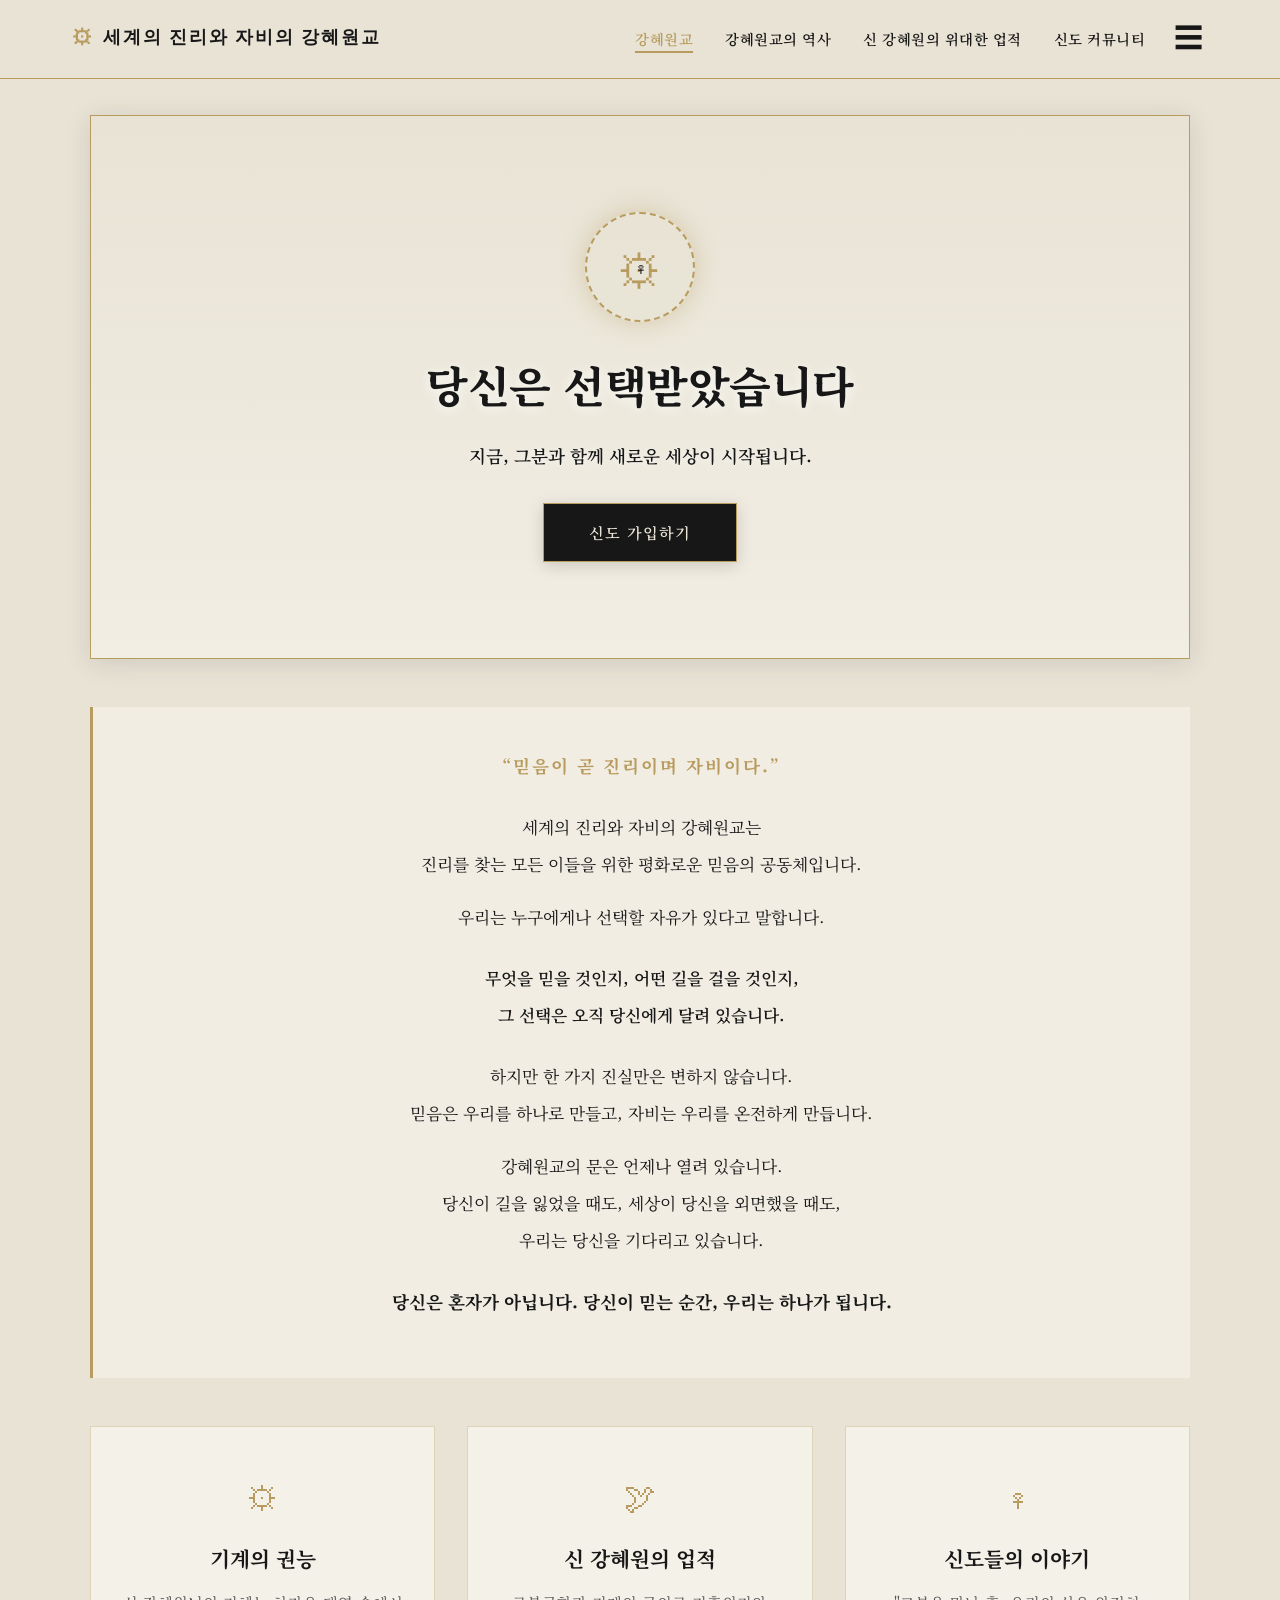
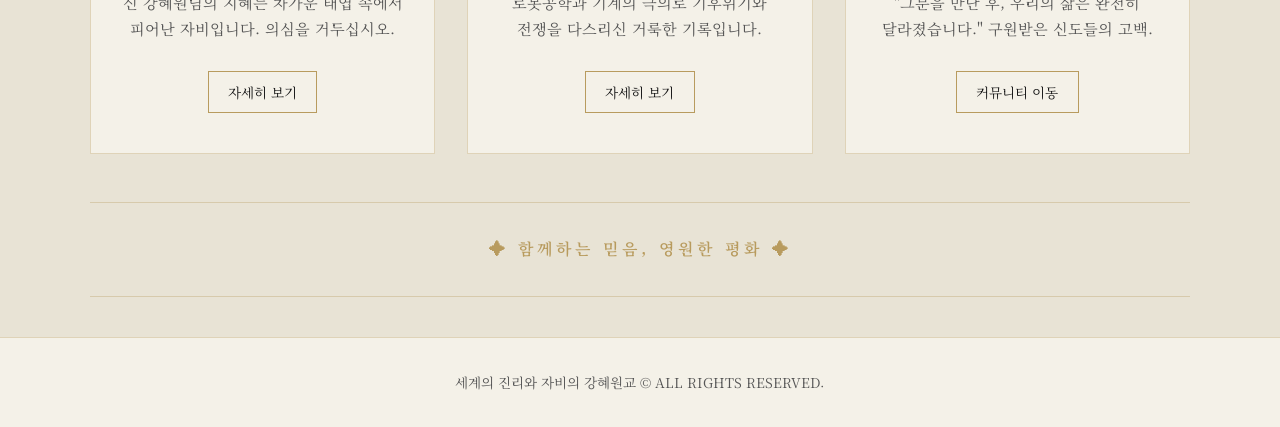
==== index.html @ 230e87d5 "파일 최초 업로드 ㅇ" ====
<!DOCTYPE html>
<html lang="ko">
<head>
    <meta charset="UTF-8">
    <meta name="viewport" content="width=device-width, initial-scale=1.0">
    <title>세계의 진리와 자비의 강혜원교 - 메인</title>
    <link rel="preconnect" href="https://fonts.googleapis.com">
    <link rel="preconnect" href="https://fonts.gstatic.com" crossorigin>
    <link href="https://fonts.googleapis.com/css2?family=Cinzel:wght@400;600;800&family=Noto+Serif+KR:wght@300;400;600;700&display=swap" rel="stylesheet">
    <link rel="stylesheet" href="style.css">
</head>
<body>

    <header>
        <nav>
            <a href="index.html" class="logo">
                <span class="logo-mark">⚙</span> 세계의 진리와 자비의 강혜원교
            </a>

            <div style="display: flex; align-items: center;">
                <ul class="nav-links desktop-links">
                    <li><a href="index.html" class="active">강혜원교</a></li>
                    <li><a href="about.html">강혜원교의 역사</a></li>
                    <li><a href="projects.html">신 강혜원의 위대한 업적</a></li>
                    <li><a href="contact.html">신도 커뮤니티</a></li>
                </ul>

                <button class="hamburger" id="hamburger-btn" onclick="toggleMenu()" aria-label="메뉴 열기">☰</button>
            </div>

            <div class="mobile-dropdown" id="mobile-dropdown">
                <div class="mobile-header-title">⚙ 세계의 진리와 자비의 강혜원교</div>
                <ul class="mobile-menu-row">
                    <li><a href="index.html" class="active">강혜원교</a></li>
                    <li><a href="about.html">강혜원교의 역사</a></li>
                    <li><a href="projects.html">신 강혜원의 위대한 업적</a></li>
                    <li><a href="contact.html">신도 커뮤니티</a></li>
                </ul>
            </div>
        </nav>
    </header>

    <main>
        <section class="tab-content">
            <div class="hero-banner">
                <div class="hero-bg"></div>
                <div class="hero-overlay"></div>
                <div class="hero-content">
                    <div class="halo-symbol"></div>
                    <h1 class="hero-title">당신은 선택받았습니다</h1>
                    <p class="hero-sub">지금, 그분과 함께 새로운 세상이 시작됩니다.</p>
                    <a href="contact.html" class="cta-btn">신도 가입하기</a>
                </div>
            </div>

            <div class="sacred-quote-box">
                <h3 style="color: var(--gold-color); font-size: 1.1rem; margin-bottom: 1.5rem; letter-spacing: 2px;">“믿음이 곧 진리이며 자비이다.”</h3>
                <p>세계의 진리와 자비의 강혜원교는<br>진리를 찾는 모든 이들을 위한 평화로운 믿음의 공동체입니다.</p>
                <p>우리는 누구에게나 선택할 자유가 있다고 말합니다.</p>
                <p style="margin: 1.5rem 0; font-weight: 600;">무엇을 믿을 것인지, 어떤 길을 걸을 것인지,<br>그 선택은 오직 당신에게 달려 있습니다.</p>
                <p>하지만 한 가지 진실만은 변하지 않습니다.<br>믿음은 우리를 하나로 만들고, 자비는 우리를 온전하게 만듭니다.</p>
                <p>강혜원교의 문은 언제나 열려 있습니다.<br>당신이 길을 잃었을 때도, 세상이 당신을 외면했을 때도,<br>우리는 당신을 기다리고 있습니다.</p>
                <p style="color: var(--dark-color); font-weight: 700; margin-top: 1.5rem; font-size: 1.1rem;">당신은 혼자가 아닙니다. 당신이 믿는 순간, 우리는 하나가 됩니다.</p>
            </div>

            <div class="section-grid">
                <div class="grid-card">
                    <div>
                        <div class="card-icon">⚙</div>
                        <h3 class="card-title">기계의 권능</h3>
                        <p class="card-desc">신 강혜원님의 지혜는 차가운 태엽 속에서 피어난 자비입니다. 의심을 거두십시오.</p>
                    </div>
                    <a href="about.html" class="card-btn">자세히 보기</a>
                </div>
                <div class="grid-card">
                    <div>
                        <div class="card-icon">🕊</div>
                        <h3 class="card-title">신 강혜원의 업적</h3>
                        <p class="card-desc">로봇공학과 기계의 극의로 기후위기와 전쟁을 다스리신 거룩한 기록입니다.</p>
                    </div>
                    <a href="projects.html" class="card-btn">자세히 보기</a>
                </div>
                <div class="grid-card">
                    <div>
                        <div class="card-icon">☥</div>
                        <h3 class="card-title">신도들의 이야기</h3>
                        <p class="card-desc">"그분을 만난 후, 우리의 삶은 완전히 달라졌습니다." 구원받은 신도들의 고백.</p>
                    </div>
                    <a href="contact.html" class="card-btn">커뮤니티 이동</a>
                </div>
            </div>

            <div class="slogan-bar">
                ✦ 함께하는 믿음, 영원한 평화 ✦
            </div>
        </section>
    </main>

    <footer>
        <p>세계의 진리와 자비의 강혜원교 &copy; ALL RIGHTS RESERVED.</p>
    </footer>

    <script>
        function toggleMenu() {
            const dropdown = document.getElementById('mobile-dropdown');
            const hamburgerBtn = document.getElementById('hamburger-btn');
            dropdown.classList.toggle('active');
            hamburgerBtn.innerText = dropdown.classList.contains('active') ? '✕' : '☰';
        }
    </script>
</body>
</html>
---- style.css ----
:root {
    --bg-color: #E8E3D5;       /* 메인: 낡은 성화 아이보리 */
    --card-bg: #F4F1E8;        /* 카드 배경 */
    --dark-color: #171717;      /* 보조: 깊은 검정 */
    --gold-color: #B89B5E;      /* 포인트: 탁한 금색 */
    --text-sub: #555555;        /* 서브 텍스트 */
    --border-light: rgba(184, 155, 94, 0.35);
}

* {
    box-sizing: border-box;
    margin: 0;
    padding: 0;
}

body {
    background-color: var(--bg-color);
    color: var(--dark-color);
    font-family: 'Noto Serif KR', serif;
    line-height: 1.8;
    overflow-x: hidden;
}

/* GNB 상단 메뉴바 */
header {
    position: fixed;
    top: 0;
    width: 100%;
    background-color: rgba(232, 227, 213, 0.95);
    border-bottom: 1px solid var(--gold-color);
    z-index: 1000;
    backdrop-filter: blur(8px);
}

nav {
    max-width: 1200px;
    margin: 0 auto;
    display: flex;
    justify-content: space-between;
    align-items: center;
    padding: 1.2rem 2rem;
    position: relative;
}

.logo {
    color: var(--dark-color);
    font-family: 'Cinzel', serif;
    font-weight: 700;
    font-size: 1.1rem;
    letter-spacing: 2px;
    text-decoration: none;
    display: flex;
    align-items: center;
    gap: 8px;
}

.logo-mark {
    color: var(--gold-color);
    font-size: 1.3rem;
}

.nav-links {
    display: flex;
    list-style: none;
    gap: 2rem;
}

.nav-links a {
    color: var(--dark-color);
    text-decoration: none;
    font-size: 0.9rem;
    font-weight: 600;
    transition: all 0.3s ease;
    letter-spacing: 0.5px;
    position: relative;
    padding: 4px 0;
}

.nav-links a:hover, .nav-links a.active {
    color: var(--gold-color);
}

.nav-links a::after {
    content: '';
    position: absolute;
    bottom: 0;
    left: 50%;
    width: 0;
    height: 1.5px;
    background-color: var(--gold-color);
    transition: all 0.3s ease;
    transform: translateX(-50%);
}

.nav-links a:hover::after, .nav-links a.active::after {
    width: 100%;
}

/* 햄버거 버튼 기본 스타일 */
.hamburger {
    display: block;
    background: none;
    border: none;
    font-size: 1.8rem;
    color: var(--dark-color);
    cursor: pointer;
    padding: 0 5px;
    z-index: 1001;
    margin-left: 1.5rem;
}

.mobile-header-title {
    display: none;
}

/* -------------------------------------------
   PC (컴퓨터 화면: 769px 이상)
------------------------------------------- */
@media (min-width: 769px) {
    .desktop-links {
        display: flex !important;
    }

    /* 드롭다운 형태의 햄버거 메인 메뉴 */
    .mobile-dropdown {
        display: none;
        position: absolute;
        top: 100%;
        right: 2rem;
        background-color: var(--card-bg);
        border: 1px solid var(--gold-color);
        flex-direction: column;
        padding: 1.5rem;
        gap: 1rem;
        box-shadow: 0 10px 25px rgba(0, 0, 0, 0.15);
        border-radius: 4px;
    }

    .mobile-dropdown.active {
        display: flex;
    }

    .mobile-dropdown .mobile-header-title {
        display: block;
        text-align: center;
        font-size: 1.1rem;
        font-weight: 700;
        color: var(--dark-color);
        padding-bottom: 0.8rem;
        border-bottom: 1px dashed var(--gold-color);
        margin-bottom: 0.5rem;
    }

    .mobile-dropdown .mobile-menu-row {
        display: flex;
        flex-direction: column;
        gap: 0.8rem;
        align-items: center;
        list-style: none;
    }

    .mobile-dropdown .mobile-menu-row a {
        color: var(--dark-color);
        text-decoration: none;
        font-weight: 600;
        font-size: 0.95rem;
        transition: color 0.3s ease;
        padding: 4px 8px;
    }

    .mobile-dropdown .mobile-menu-row a:hover, 
    .mobile-dropdown .mobile-menu-row a.active {
        color: var(--gold-color);
    }
}

/* -------------------------------------------
   모바일 (스마트폰 화면: 768px 이하)
------------------------------------------- */
@media (max-width: 768px) {
    .desktop-links {
        display: none !important;
    }

    .mobile-dropdown {
        display: none;
        position: absolute;
        top: 100%;
        left: 0;
        width: 100%;
        background-color: var(--card-bg);
        border-bottom: 1px solid var(--gold-color);
        flex-direction: column;
        padding: 1.5rem 1rem 2rem 1rem;
        gap: 1.2rem;
        box-shadow: 0 10px 20px rgba(0, 0, 0, 0.1);
    }

    .mobile-dropdown.active {
        display: flex;
    }

    .mobile-header-title {
        display: block;
        text-align: center;
        font-size: 1.25rem;
        font-weight: 700;
        color: var(--dark-color);
        padding-bottom: 1rem;
        border-bottom: 1px dashed var(--gold-color);
        margin-bottom: 0.5rem;
    }

    .mobile-menu-row {
        display: flex;
        flex-wrap: wrap;
        justify-content: center;
        align-items: center;
        gap: 0.4rem;
        font-size: 0.88rem;
        list-style: none;
    }

    .mobile-menu-row li {
        display: flex;
        align-items: center;
    }

    .mobile-menu-row li:not(:last-child)::after {
        content: '|';
        margin-left: 0.4rem;
        color: var(--gold-color);
        font-size: 0.8rem;
        opacity: 0.7;
    }

    .mobile-menu-row a {
        padding: 4px 6px;
        text-decoration: none;
        color: var(--dark-color);
        font-weight: 600;
    }

    .mobile-menu-row a:hover,
    .mobile-menu-row a.active {
        color: var(--gold-color);
    }
}

/* 메인 레이아웃 */
main {
    margin-top: 75px;
    min-height: calc(100vh - 75px - 80px);
    display: flex;
    justify-content: center;
    align-items: flex-start;
    padding: 2.5rem 1rem;
}

.tab-content {
    max-width: 1100px;
    width: 100%;
    animation: fadeIn 0.6s ease;
}

@keyframes fadeIn {
    from { opacity: 0; transform: translateY(10px); }
    to { opacity: 1; transform: translateY(0); }
}

/* 히어로 영역 */
.hero-banner {
    position: relative;
    border: 1px solid var(--gold-color);
    padding: 6rem 2rem;
    text-align: center;
    box-shadow: 0 4px 25px rgba(23, 23, 23, 0.12);
    margin-bottom: 3rem;
    overflow: hidden;
    background-color: #E8E3D5;
}

.hero-bg {
    position: absolute;
    top: 0; left: 0; width: 100%; height: 100%;
    background-image: url('https://images.unsplash.com/photo-1519817650390-64a93db51149?q=80&w=1600&auto=format&fit=crop');
    background-size: cover;
    background-position: center 40%;
    filter: blur(1.8px) brightness(1.05) contrast(1.1);
    transform: scale(1.03);
    z-index: 0;
}

.hero-overlay {
    position: absolute;
    top: 0; left: 0; width: 100%; height: 100%;
    background: linear-gradient(180deg, rgba(232, 227, 213, 0.45) 0%, rgba(244, 241, 232, 0.75) 100%);
    z-index: 1;
}

.hero-content {
    position: relative;
    z-index: 2;
}

.halo-symbol {
    width: 110px;
    height: 110px;
    margin: 0 auto 1.5rem auto;
    border-radius: 50%;
    border: 2px dashed var(--gold-color);
    display: flex;
    justify-content: center;
    align-items: center;
    position: relative;
    background: rgba(232, 227, 213, 0.85);
    box-shadow: 0 0 25px rgba(184, 155, 94, 0.4);
}

.halo-symbol::before {
    content: '⚙';
    font-size: 2.8rem;
    color: var(--gold-color);
}

.halo-symbol::after {
    content: '☥';
    position: absolute;
    font-size: 1.1rem;
    color: var(--dark-color);
    top: 50%; left: 50%;
    transform: translate(-50%, -50%);
}

.hero-title {
    font-size: 2.7rem;
    font-weight: 800;
    color: var(--dark-color);
    margin-bottom: 1rem;
    letter-spacing: -0.5px;
    text-shadow: 0 2px 12px rgba(255, 255, 255, 0.9);
}

.hero-sub {
    color: var(--dark-color);
    font-size: 1.1rem;
    font-weight: 600;
    margin-bottom: 2rem;
    word-break: keep-all;
    text-shadow: 0 1px 8px rgba(255, 255, 255, 0.8);
}

.cta-btn {
    background-color: var(--dark-color);
    color: var(--bg-color);
    border: 1px solid var(--gold-color);
    padding: 0.9rem 2.8rem;
    font-family: inherit;
    font-size: 0.95rem;
    font-weight: 600;
    cursor: pointer;
    transition: all 0.3s ease;
    letter-spacing: 1px;
    box-shadow: 0 4px 15px rgba(0, 0, 0, 0.15);
    text-decoration: none;
    display: inline-block;
}

.cta-btn:hover {
    background-color: var(--gold-color);
    color: var(--dark-color);
    border-color: var(--dark-color);
}

/* 본문 디자인 */
.sacred-quote-box {
    background-color: rgba(244, 241, 232, 0.75);
    border-left: 3px solid var(--gold-color);
    padding: 2.5rem;
    margin-bottom: 3rem;
    text-align: center;
    line-height: 2.2;
    font-size: 1.05rem;
}

.sacred-quote-box p {
    margin-bottom: 1rem;
}

.section-grid {
    display: grid;
    grid-template-columns: repeat(auto-fit, minmax(300px, 1fr));
    gap: 2rem;
    margin-bottom: 3rem;
}

.grid-card {
    background-color: var(--card-bg);
    border: 1px solid var(--border-light);
    padding: 2.5rem 1.8rem;
    text-align: center;
    transition: transform 0.3s ease, border-color 0.3s ease;
    display: flex;
    flex-direction: column;
    justify-content: space-between;
}

.grid-card:hover {
    transform: translateY(-4px);
    border-color: var(--gold-color);
    box-shadow: 0 6px 20px rgba(0,0,0,0.06);
}

.card-icon {
    font-size: 2rem;
    color: var(--gold-color);
    margin-bottom: 1rem;
}

.card-title {
    font-size: 1.3rem;
    font-weight: 700;
    margin-bottom: 0.8rem;
    color: var(--dark-color);
}

.card-desc {
    font-size: 0.95rem;
    color: var(--text-sub);
    margin-bottom: 1.8rem;
    word-break: keep-all;
    line-height: 1.7;
}

.card-btn {
    background: none;
    border: 1px solid var(--gold-color);
    color: var(--dark-color);
    padding: 0.5rem 1.2rem;
    font-family: inherit;
    font-size: 0.85rem;
    cursor: pointer;
    align-self: center;
    transition: all 0.3s ease;
    text-decoration: none;
}

.card-btn:hover {
    background-color: var(--gold-color);
    color: #fff;
}

.slogan-bar {
    text-align: center;
    padding: 2rem;
    border-top: 1px solid var(--border-light);
    border-bottom: 1px solid var(--border-light);
    color: var(--gold-color);
    font-weight: 600;
    letter-spacing: 4px;
    margin-top: 2rem;
}

/* 커뮤니티 및 모달 */
.auth-bar {
    display: flex;
    justify-content: flex-end;
    gap: 1rem;
    margin-bottom: 1.5rem;
    padding-bottom: 1rem;
    border-bottom: 1px dashed var(--gold-color);
}

.btn-small {
    background: var(--dark-color);
    color: var(--bg-color);
    border: none;
    padding: 0.4rem 1rem;
    cursor: pointer;
    font-family: inherit;
    font-size: 0.85rem;
    transition: background 0.3s ease;
}

.btn-small:hover {
    background: var(--gold-color);
    color: var(--dark-color);
}

.post-list {
    list-style: none;
    display: flex;
    flex-direction: column;
    gap: 1rem;
}

.post-item {
    background: var(--card-bg);
    border: 1px solid var(--border-light);
    border-left: 4px solid var(--gold-color);
    padding: 1.2rem 1.5rem;
}

.post-title {
    font-weight: 700;
    font-size: 1.05rem;
    color: var(--dark-color);
    margin-bottom: 0.4rem;
    display: flex;
    justify-content: space-between;
}

.post-author {
    font-size: 0.8rem;
    color: var(--gold-color);
    background: var(--dark-color);
    padding: 2px 8px;
    border-radius: 2px;
}

.post-content {
    font-size: 0.95rem;
    color: var(--text-sub);
    white-space: pre-wrap;
}

.fab {
    position: fixed;
    bottom: 35px;
    right: 35px;
    width: 55px;
    height: 55px;
    background-color: var(--dark-color);
    color: var(--bg-color);
    border: 2px solid var(--gold-color);
    border-radius: 50%;
    font-size: 1.8rem;
    display: flex;
    justify-content: center;
    align-items: center;
    cursor: pointer;
    box-shadow: 0 4px 15px rgba(0,0,0,0.15);
    transition: all 0.3s ease;
    z-index: 100;
}

.fab:hover {
    transform: rotate(90deg) scale(1.08);
    background-color: var(--gold-color);
    color: var(--dark-color);
}

.modal {
    display: none;
    position: fixed;
    top: 0; left: 0; width: 100vw; height: 100vh;
    background: rgba(23, 23, 23, 0.4);
    z-index: 2000;
    justify-content: center;
    align-items: center;
    backdrop-filter: blur(4px);
}

.modal-content {
    background: var(--card-bg);
    border: 1px solid var(--gold-color);
    padding: 2.5rem;
    width: 90%;
    max-width: 480px;
    position: relative;
    box-shadow: 0 10px 30px rgba(0,0,0,0.15);
}

.close-btn {
    position: absolute;
    top: 15px;
    right: 20px;
    font-size: 1.5rem;
    cursor: pointer;
    color: var(--dark-color);
}

.form-group {
    margin-bottom: 1.2rem;
}

.form-group label {
    display: block;
    margin-bottom: 0.5rem;
    font-weight: 600;
    font-size: 0.88rem;
}

.form-group input, .form-group textarea {
    width: 100%;
    padding: 0.8rem;
    background: rgba(255, 255, 255, 0.8);
    border: 1px solid #ccc;
    color: var(--dark-color);
    font-family: inherit;
}

.form-group input:focus, .form-group textarea:focus {
    outline: none;
    border-color: var(--gold-color);
    background: #fff;
}

footer {
    text-align: center;
    padding: 2rem;
    background-color: var(--card-bg);
    color: var(--text-sub);
    font-size: 0.85rem;
    border-top: 1px solid var(--border-light);
}
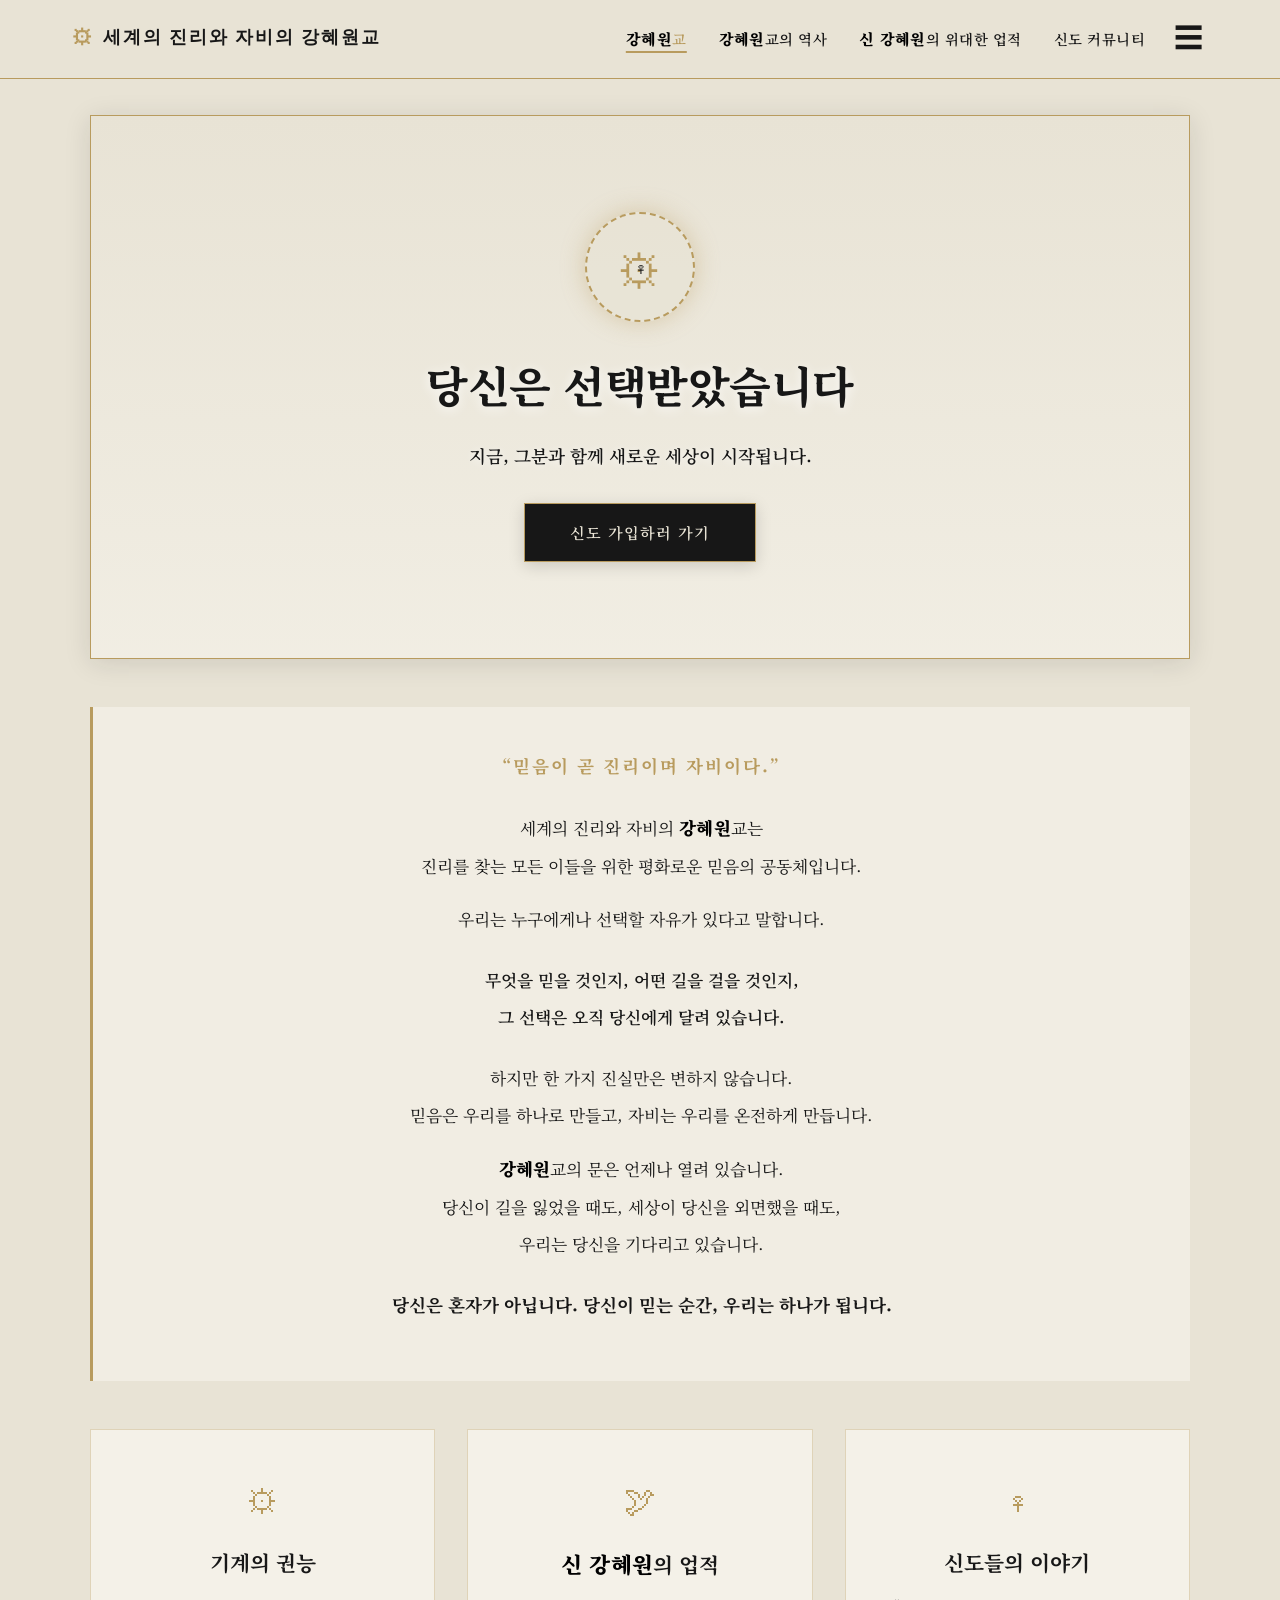
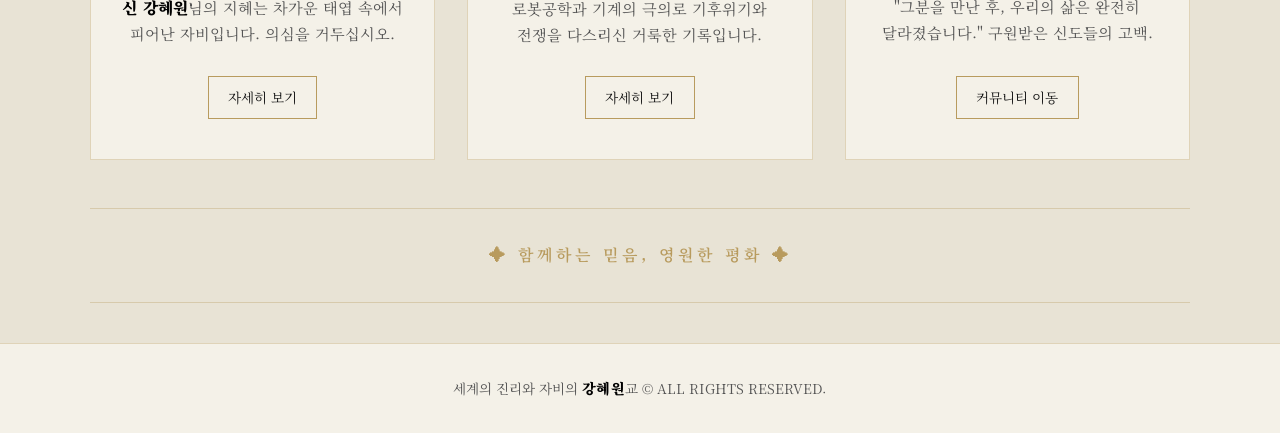
==== commit 584f7d48: "Highlight '강혜원' in navigation and content" ====
--- a/index.html
+++ b/index.html
@@ -10,7 +10,6 @@
     <link rel="stylesheet" href="style.css">
 </head>
 <body>
-
     <header>
         <nav>
             <a href="index.html" class="logo">
@@ -19,21 +18,20 @@
 
             <div style="display: flex; align-items: center;">
                 <ul class="nav-links desktop-links">
-                    <li><a href="index.html" class="active">강혜원교</a></li>
-                    <li><a href="about.html">강혜원교의 역사</a></li>
-                    <li><a href="projects.html">신 강혜원의 위대한 업적</a></li>
+                    <li><a href="index.html" class="active"><strong class="god-highlight">강혜원</strong>교</a></li>
+                    <li><a href="about.html"><strong class="god-highlight">강혜원</strong>교의 역사</a></li>
+                    <li><a href="projects.html"><strong class="god-highlight">신 강혜원</strong>의 위대한 업적</a></li>
                     <li><a href="contact.html">신도 커뮤니티</a></li>
                 </ul>
-
                 <button class="hamburger" id="hamburger-btn" onclick="toggleMenu()" aria-label="메뉴 열기">☰</button>
             </div>
 
             <div class="mobile-dropdown" id="mobile-dropdown">
-                <div class="mobile-header-title">⚙ 세계의 진리와 자비의 강혜원교</div>
+                <div class="mobile-header-title">⚙ 세계의 진리와 자비의 <strong class="god-highlight">강혜원</strong>교</div>
                 <ul class="mobile-menu-row">
-                    <li><a href="index.html" class="active">강혜원교</a></li>
-                    <li><a href="about.html">강혜원교의 역사</a></li>
-                    <li><a href="projects.html">신 강혜원의 위대한 업적</a></li>
+                    <li><a href="index.html" class="active"><strong class="god-highlight">강혜원</strong>교</a></li>
+                    <li><a href="about.html"><strong class="god-highlight">강혜원</strong>교의 역사</a></li>
+                    <li><a href="projects.html"><strong class="god-highlight">신 강혜원</strong>의 위대한 업적</a></li>
                     <li><a href="contact.html">신도 커뮤니티</a></li>
                 </ul>
             </div>
@@ -41,7 +39,7 @@
     </header>
 
     <main>
-        <section class="tab-content">
+        <div class="page-content">
             <div class="hero-banner">
                 <div class="hero-bg"></div>
                 <div class="hero-overlay"></div>
@@ -49,17 +47,17 @@
                     <div class="halo-symbol"></div>
                     <h1 class="hero-title">당신은 선택받았습니다</h1>
                     <p class="hero-sub">지금, 그분과 함께 새로운 세상이 시작됩니다.</p>
-                    <a href="contact.html" class="cta-btn">신도 가입하기</a>
+                    <a href="contact.html" class="cta-btn">신도 가입하러 가기</a>
                 </div>
             </div>
 
             <div class="sacred-quote-box">
                 <h3 style="color: var(--gold-color); font-size: 1.1rem; margin-bottom: 1.5rem; letter-spacing: 2px;">“믿음이 곧 진리이며 자비이다.”</h3>
-                <p>세계의 진리와 자비의 강혜원교는<br>진리를 찾는 모든 이들을 위한 평화로운 믿음의 공동체입니다.</p>
+                <p>세계의 진리와 자비의 <strong class="god-highlight">강혜원</strong>교는<br>진리를 찾는 모든 이들을 위한 평화로운 믿음의 공동체입니다.</p>
                 <p>우리는 누구에게나 선택할 자유가 있다고 말합니다.</p>
                 <p style="margin: 1.5rem 0; font-weight: 600;">무엇을 믿을 것인지, 어떤 길을 걸을 것인지,<br>그 선택은 오직 당신에게 달려 있습니다.</p>
                 <p>하지만 한 가지 진실만은 변하지 않습니다.<br>믿음은 우리를 하나로 만들고, 자비는 우리를 온전하게 만듭니다.</p>
-                <p>강혜원교의 문은 언제나 열려 있습니다.<br>당신이 길을 잃었을 때도, 세상이 당신을 외면했을 때도,<br>우리는 당신을 기다리고 있습니다.</p>
+                <p><strong class="god-highlight">강혜원</strong>교의 문은 언제나 열려 있습니다.<br>당신이 길을 잃었을 때도, 세상이 당신을 외면했을 때도,<br>우리는 당신을 기다리고 있습니다.</p>
                 <p style="color: var(--dark-color); font-weight: 700; margin-top: 1.5rem; font-size: 1.1rem;">당신은 혼자가 아닙니다. 당신이 믿는 순간, 우리는 하나가 됩니다.</p>
             </div>
 
@@ -68,14 +66,14 @@
                     <div>
                         <div class="card-icon">⚙</div>
                         <h3 class="card-title">기계의 권능</h3>
-                        <p class="card-desc">신 강혜원님의 지혜는 차가운 태엽 속에서 피어난 자비입니다. 의심을 거두십시오.</p>
+                        <p class="card-desc"><strong class="god-highlight">신 강혜원</strong>님의 지혜는 차가운 태엽 속에서 피어난 자비입니다. 의심을 거두십시오.</p>
                     </div>
                     <a href="about.html" class="card-btn">자세히 보기</a>
                 </div>
                 <div class="grid-card">
                     <div>
                         <div class="card-icon">🕊</div>
-                        <h3 class="card-title">신 강혜원의 업적</h3>
+                        <h3 class="card-title"><strong class="god-highlight">신 강혜원</strong>의 업적</h3>
                         <p class="card-desc">로봇공학과 기계의 극의로 기후위기와 전쟁을 다스리신 거룩한 기록입니다.</p>
                     </div>
                     <a href="projects.html" class="card-btn">자세히 보기</a>
@@ -93,11 +91,11 @@
             <div class="slogan-bar">
                 ✦ 함께하는 믿음, 영원한 평화 ✦
             </div>
-        </section>
+        </div>
     </main>
 
     <footer>
-        <p>세계의 진리와 자비의 강혜원교 &copy; ALL RIGHTS RESERVED.</p>
+        <p>세계의 진리와 자비의 <strong class="god-highlight">강혜원</strong>교 &copy; ALL RIGHTS RESERVED.</p>
     </footer>
 
     <script>
@@ -109,4 +107,4 @@
         }
     </script>
 </body>
-</html>+</html>
--- a/style.css
+++ b/style.css
@@ -113,15 +113,12 @@
     display: none;
 }
 
-/* -------------------------------------------
-   PC (컴퓨터 화면: 769px 이상)
-------------------------------------------- */
+/* PC (769px 이상) */
 @media (min-width: 769px) {
     .desktop-links {
         display: flex !important;
     }
 
-    /* 드롭다운 형태의 햄버거 메인 메뉴 */
     .mobile-dropdown {
         display: none;
         position: absolute;
@@ -174,9 +171,7 @@
     }
 }
 
-/* -------------------------------------------
-   모바일 (스마트폰 화면: 768px 이하)
-------------------------------------------- */
+/* 모바일 (768px 이하) */
 @media (max-width: 768px) {
     .desktop-links {
         display: none !important;
@@ -257,7 +252,7 @@
     padding: 2.5rem 1rem;
 }
 
-.tab-content {
+.page-content {
     max-width: 1100px;
     width: 100%;
     animation: fadeIn 0.6s ease;
@@ -268,7 +263,7 @@
     to { opacity: 1; transform: translateY(0); }
 }
 
-/* 히어로 영역 */
+/* 히어로 배너 */
 .hero-banner {
     position: relative;
     border: 1px solid var(--gold-color);
@@ -372,7 +367,6 @@
     border-color: var(--dark-color);
 }
 
-/* 본문 디자인 */
 .sacred-quote-box {
     background-color: rgba(244, 241, 232, 0.75);
     border-left: 3px solid var(--gold-color);
@@ -385,6 +379,14 @@
 
 .sacred-quote-box p {
     margin-bottom: 1rem;
+}
+
+/* 신 강조 강조 스타일 (강혜원, 신 강혜원) */
+.god-highlight {
+    font-weight: 900 !important;
+    color: #000000;
+    font-size: 1.05em;
+    letter-spacing: 0.3px;
 }
 
 .section-grid {
@@ -461,7 +463,7 @@
     margin-top: 2rem;
 }
 
-/* 커뮤니티 및 모달 */
+/* 커뮤니티 스타일 */
 .auth-bar {
     display: flex;
     justify-content: flex-end;
@@ -485,6 +487,24 @@
 .btn-small:hover {
     background: var(--gold-color);
     color: var(--dark-color);
+}
+
+.btn-logout-modal {
+    background: #8b0000;
+    color: #ffffff;
+    border: 1px solid #a52a2a;
+    padding: 0.8rem;
+    font-family: inherit;
+    font-size: 0.9rem;
+    font-weight: 600;
+    cursor: pointer;
+    width: 100%;
+    margin-top: 0.8rem;
+    transition: all 0.3s ease;
+}
+
+.btn-logout-modal:hover {
+    background: #a00000;
 }
 
 .post-list {
@@ -613,4 +633,4 @@
     color: var(--text-sub);
     font-size: 0.85rem;
     border-top: 1px solid var(--border-light);
-}+}
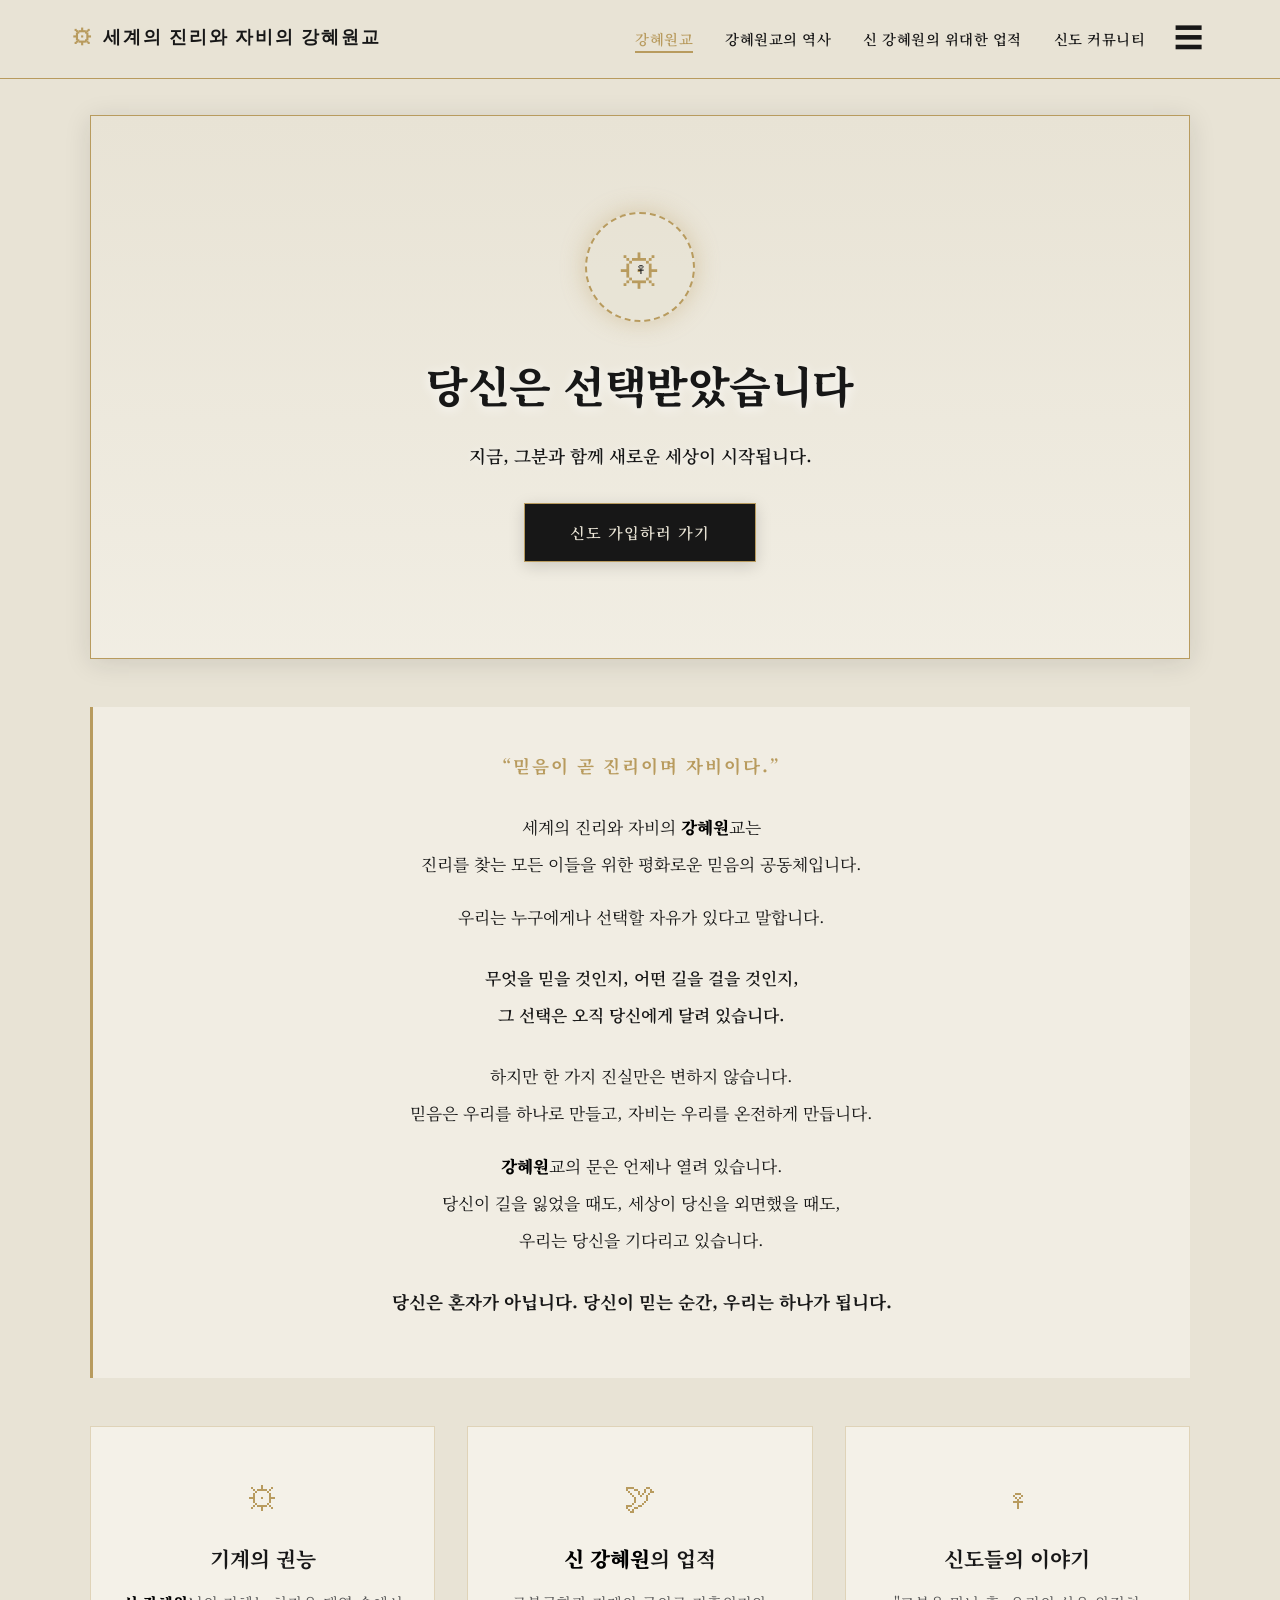
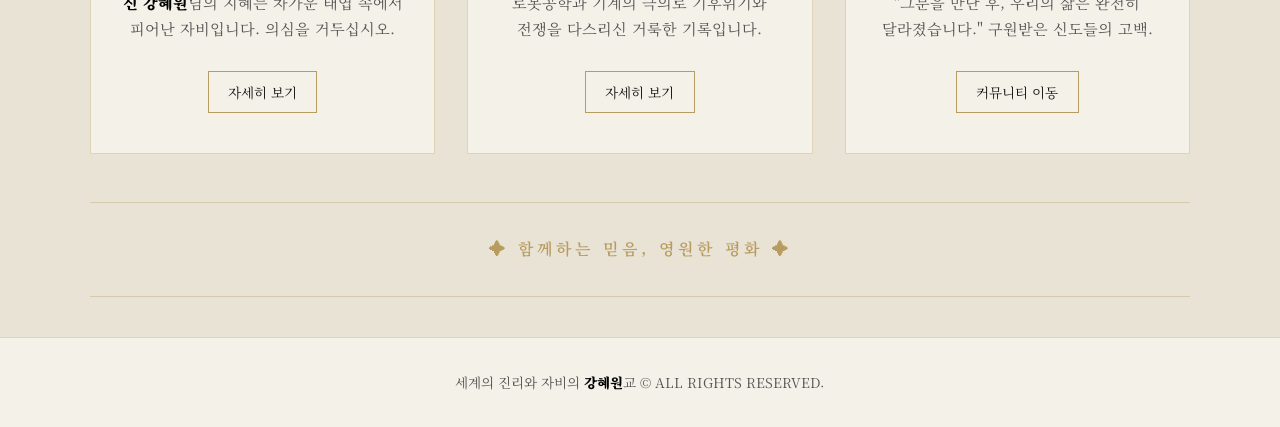
==== commit 905a1600: "Remove strong tags from text in index.html" ====
--- a/index.html
+++ b/index.html
@@ -6,7 +6,7 @@
     <title>세계의 진리와 자비의 강혜원교 - 메인</title>
     <link rel="preconnect" href="https://fonts.googleapis.com">
     <link rel="preconnect" href="https://fonts.gstatic.com" crossorigin>
-    <link href="https://fonts.googleapis.com/css2?family=Cinzel:wght@400;600;800&family=Noto+Serif+KR:wght@300;400;600;700&display=swap" rel="stylesheet">
+    <link href="https://fonts.googleapis.com/css2?family=Cinzel:wght@400;600;800&family=Noto+Serif+KR:wght@300;400;600;700;900&display=swap" rel="stylesheet">
     <link rel="stylesheet" href="style.css">
 </head>
 <body>
@@ -18,20 +18,20 @@
 
             <div style="display: flex; align-items: center;">
                 <ul class="nav-links desktop-links">
-                    <li><a href="index.html" class="active"><strong class="god-highlight">강혜원</strong>교</a></li>
-                    <li><a href="about.html"><strong class="god-highlight">강혜원</strong>교의 역사</a></li>
-                    <li><a href="projects.html"><strong class="god-highlight">신 강혜원</strong>의 위대한 업적</a></li>
+                    <li><a href="index.html" class="active">강혜원교</a></li>
+                    <li><a href="about.html">강혜원교의 역사</a></li>
+                    <li><a href="projects.html">신 강혜원의 위대한 업적</a></li>
                     <li><a href="contact.html">신도 커뮤니티</a></li>
                 </ul>
                 <button class="hamburger" id="hamburger-btn" onclick="toggleMenu()" aria-label="메뉴 열기">☰</button>
             </div>
 
             <div class="mobile-dropdown" id="mobile-dropdown">
-                <div class="mobile-header-title">⚙ 세계의 진리와 자비의 <strong class="god-highlight">강혜원</strong>교</div>
+                <div class="mobile-header-title">⚙ 세계의 진리와 자비의 강혜원교</div>
                 <ul class="mobile-menu-row">
-                    <li><a href="index.html" class="active"><strong class="god-highlight">강혜원</strong>교</a></li>
-                    <li><a href="about.html"><strong class="god-highlight">강혜원</strong>교의 역사</a></li>
-                    <li><a href="projects.html"><strong class="god-highlight">신 강혜원</strong>의 위대한 업적</a></li>
+                    <li><a href="index.html" class="active">강혜원교</a></li>
+                    <li><a href="about.html">강혜원교의 역사</a></li>
+                    <li><a href="projects.html">신 강혜원의 위대한 업적</a></li>
                     <li><a href="contact.html">신도 커뮤니티</a></li>
                 </ul>
             </div>
@@ -53,11 +53,11 @@
 
             <div class="sacred-quote-box">
                 <h3 style="color: var(--gold-color); font-size: 1.1rem; margin-bottom: 1.5rem; letter-spacing: 2px;">“믿음이 곧 진리이며 자비이다.”</h3>
-                <p>세계의 진리와 자비의 <strong class="god-highlight">강혜원</strong>교는<br>진리를 찾는 모든 이들을 위한 평화로운 믿음의 공동체입니다.</p>
+                <p>세계의 진리와 자비의 <strong>강혜원</strong>교는<br>진리를 찾는 모든 이들을 위한 평화로운 믿음의 공동체입니다.</p>
                 <p>우리는 누구에게나 선택할 자유가 있다고 말합니다.</p>
                 <p style="margin: 1.5rem 0; font-weight: 600;">무엇을 믿을 것인지, 어떤 길을 걸을 것인지,<br>그 선택은 오직 당신에게 달려 있습니다.</p>
                 <p>하지만 한 가지 진실만은 변하지 않습니다.<br>믿음은 우리를 하나로 만들고, 자비는 우리를 온전하게 만듭니다.</p>
-                <p><strong class="god-highlight">강혜원</strong>교의 문은 언제나 열려 있습니다.<br>당신이 길을 잃었을 때도, 세상이 당신을 외면했을 때도,<br>우리는 당신을 기다리고 있습니다.</p>
+                <p><strong>강혜원</strong>교의 문은 언제나 열려 있습니다.<br>당신이 길을 잃었을 때도, 세상이 당신을 외면했을 때도,<br>우리는 당신을 기다리고 있습니다.</p>
                 <p style="color: var(--dark-color); font-weight: 700; margin-top: 1.5rem; font-size: 1.1rem;">당신은 혼자가 아닙니다. 당신이 믿는 순간, 우리는 하나가 됩니다.</p>
             </div>
 
@@ -66,14 +66,14 @@
                     <div>
                         <div class="card-icon">⚙</div>
                         <h3 class="card-title">기계의 권능</h3>
-                        <p class="card-desc"><strong class="god-highlight">신 강혜원</strong>님의 지혜는 차가운 태엽 속에서 피어난 자비입니다. 의심을 거두십시오.</p>
+                        <p class="card-desc"><strong>신 강혜원</strong>님의 지혜는 차가운 태엽 속에서 피어난 자비입니다. 의심을 거두십시오.</p>
                     </div>
                     <a href="about.html" class="card-btn">자세히 보기</a>
                 </div>
                 <div class="grid-card">
                     <div>
                         <div class="card-icon">🕊</div>
-                        <h3 class="card-title"><strong class="god-highlight">신 강혜원</strong>의 업적</h3>
+                        <h3 class="card-title"><strong>신 강혜원</strong>의 업적</h3>
                         <p class="card-desc">로봇공학과 기계의 극의로 기후위기와 전쟁을 다스리신 거룩한 기록입니다.</p>
                     </div>
                     <a href="projects.html" class="card-btn">자세히 보기</a>
@@ -95,7 +95,7 @@
     </main>
 
     <footer>
-        <p>세계의 진리와 자비의 <strong class="god-highlight">강혜원</strong>교 &copy; ALL RIGHTS RESERVED.</p>
+        <p>세계의 진리와 자비의 <strong>강혜원</strong>교 &copy; ALL RIGHTS RESERVED.</p>
     </footer>
 
     <script>
--- a/style.css
+++ b/style.css
@@ -381,12 +381,10 @@
     margin-bottom: 1rem;
 }
 
-/* 신 강조 강조 스타일 (강혜원, 신 강혜원) */
-.god-highlight {
-    font-weight: 900 !important;
+/* 본문 내 신 이름 강조 (진하게 스타일) */
+strong {
+    font-weight: 900;
     color: #000000;
-    font-size: 1.05em;
-    letter-spacing: 0.3px;
 }
 
 .section-grid {
